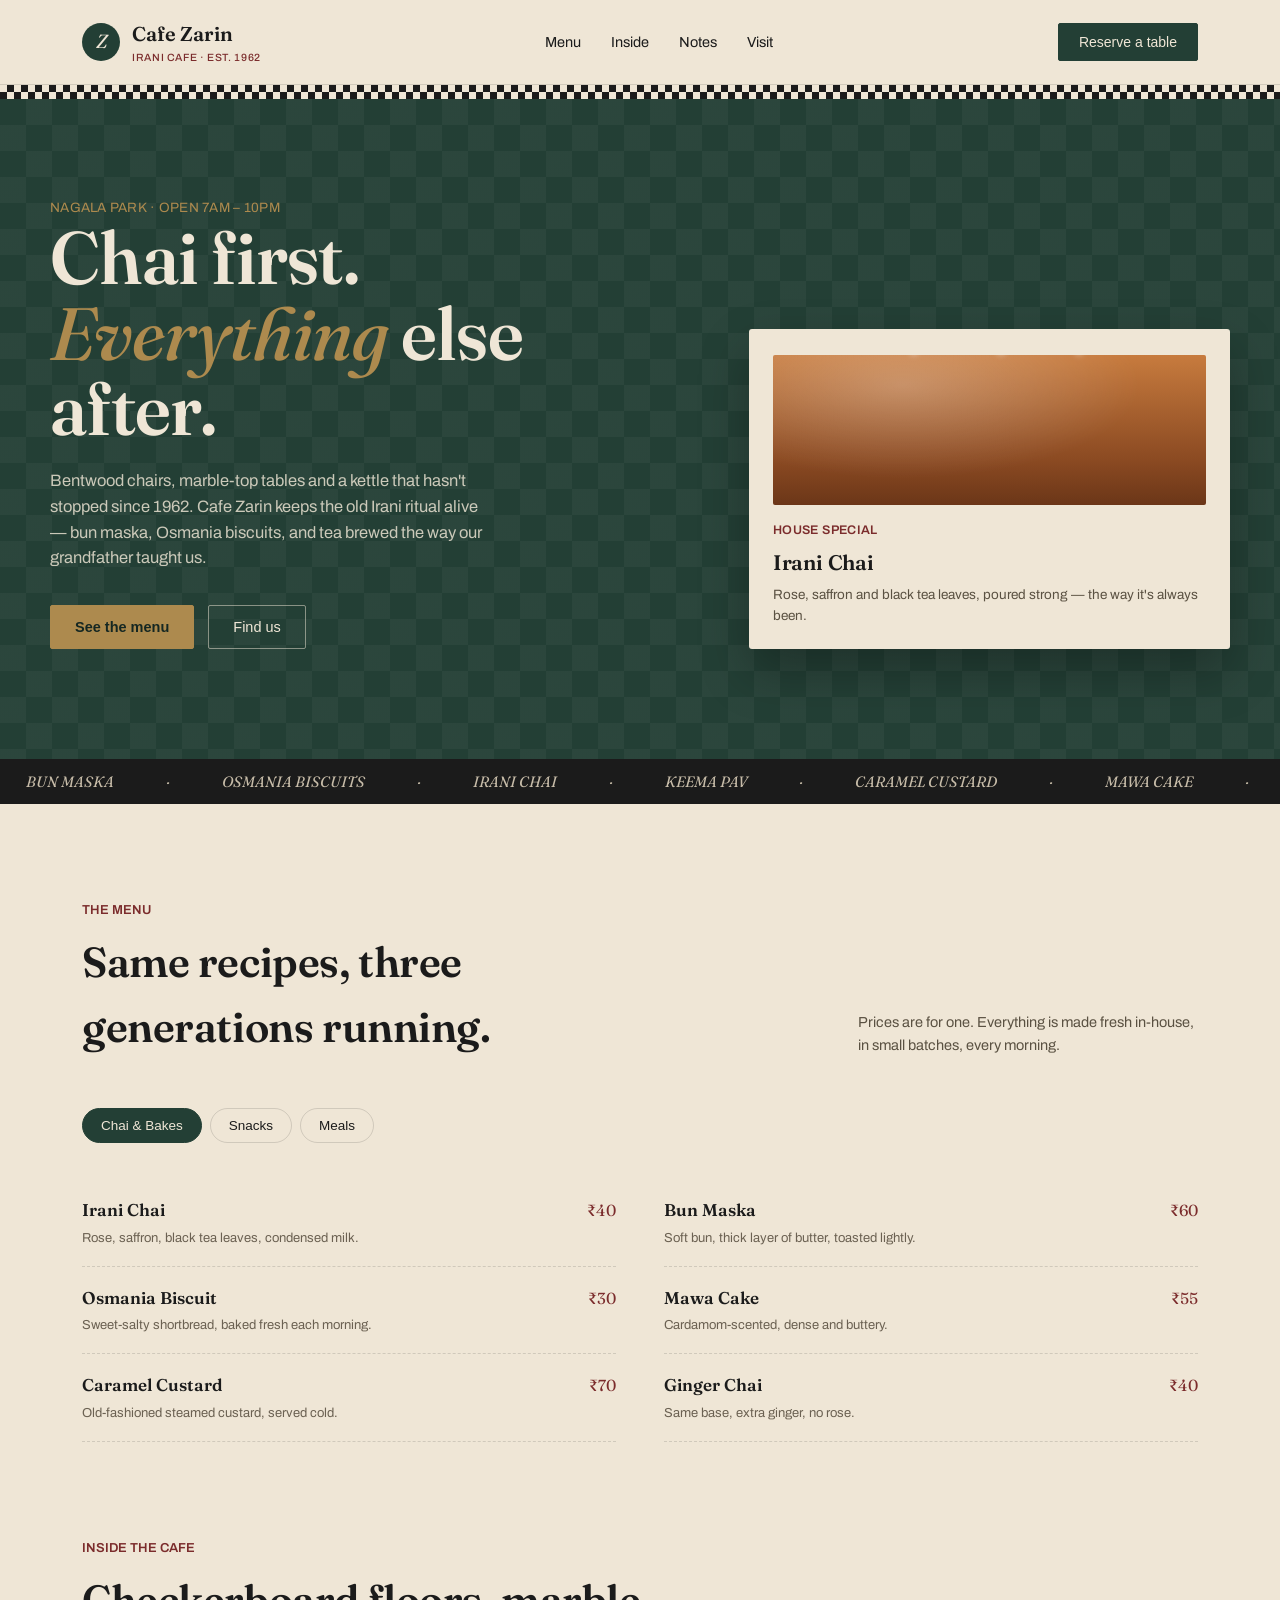
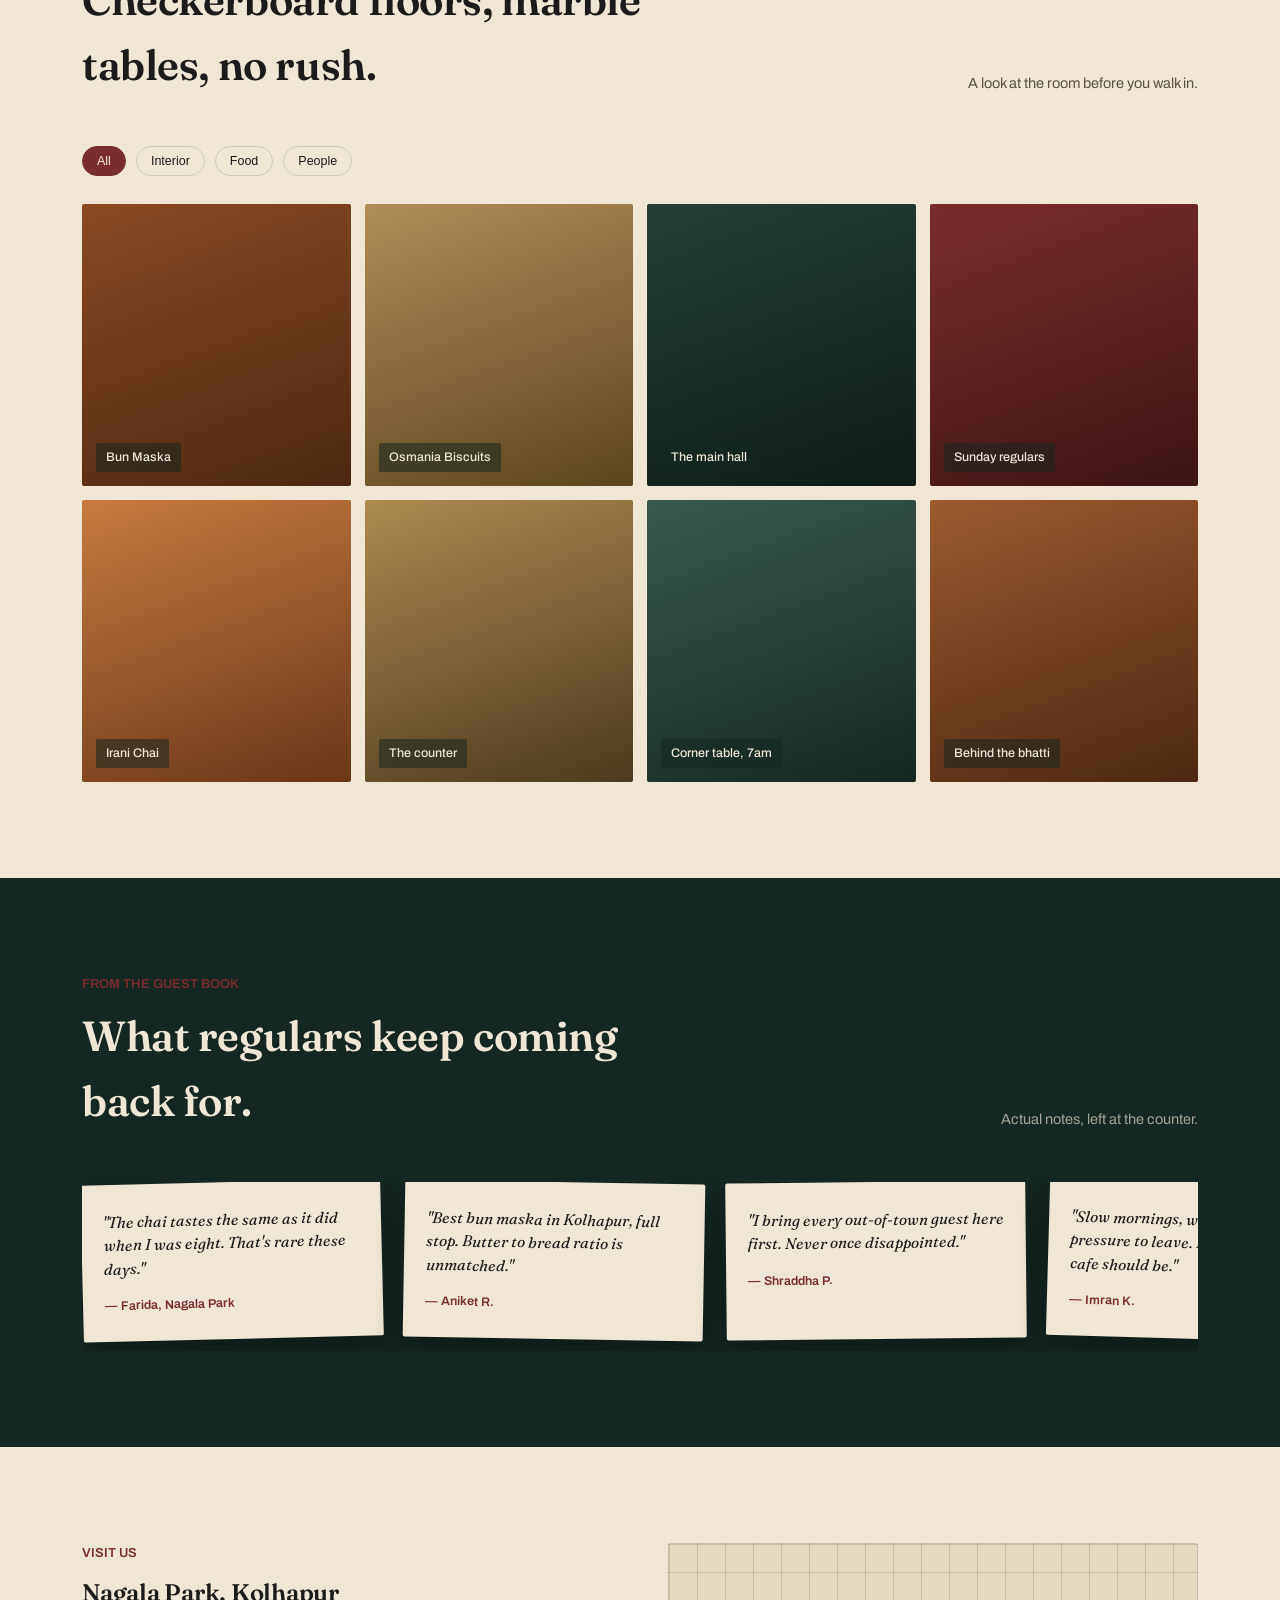
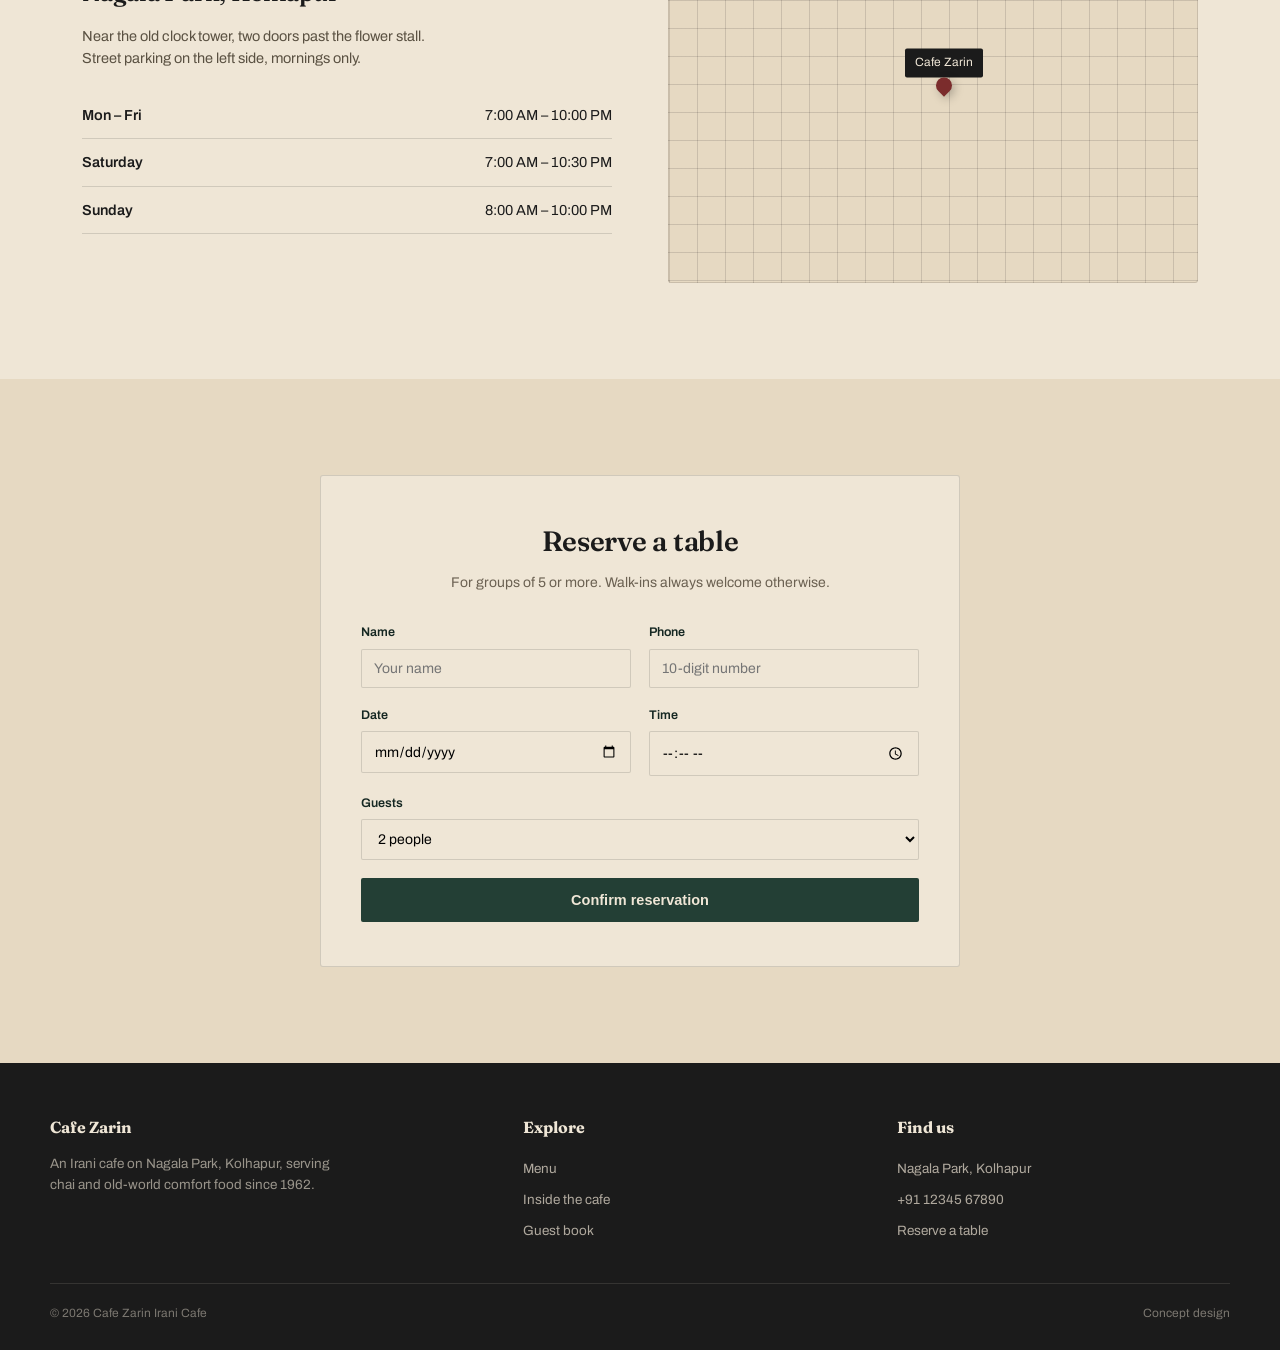
==== irani-cafe.html @ 524a5554 "Add files via upload" ====
<!DOCTYPE html>
<html lang="en">
<head>
<meta charset="UTF-8">
<meta name="viewport" content="width=device-width, initial-scale=1.0">
<title>Cafe Zarin — Irani Cafe</title>
<link rel="preconnect" href="https://fonts.googleapis.com">
<link rel="preconnect" href="https://fonts.gstatic.com" crossorigin>
<link href="https://fonts.googleapis.com/css2?family=Fraunces:ital,opsz,wght@0,9..144,400;0,9..144,600;1,9..144,500&family=Archivo:wght@400;500;600&display=swap" rel="stylesheet">
<style>
  :root{
    --ivory:#EFE6D6;
    --ivory-2:#E6D9C2;
    --teal:#233F35;
    --teal-deep:#152722;
    --brass:#AD8A4E;
    --maroon:#7B2C2C;
    --ink:#1B1B1B;
    --line: rgba(27,27,27,0.14);
  }
  *{box-sizing:border-box; margin:0; padding:0;}
  html{scroll-behavior:smooth;}
  body{
    background:var(--ivory);
    color:var(--ink);
    font-family:'Archivo', sans-serif;
    font-size:16px;
    line-height:1.55;
    overflow-x:hidden;
  }
  h1,h2,h3,.display{
    font-family:'Fraunces', serif;
    font-weight:600;
    letter-spacing:-0.01em;
  }
  a{color:inherit; text-decoration:none;}
  img{max-width:100%; display:block;}
  .wrap{max-width:1180px; margin:0 auto; padding:0 32px;}

  /* checker strip used as a recurring structural motif, not decoration */
  .checker{
    height:14px;
    width:100%;
    background-image:
      linear-gradient(45deg, var(--ink) 25%, transparent 25%, transparent 75%, var(--ink) 75%),
      linear-gradient(45deg, var(--ink) 25%, var(--ivory) 25%, var(--ivory) 75%, var(--ink) 75%);
    background-position:0 0, 7px 7px;
    background-size:14px 14px;
  }

  /* ---------- NAV ---------- */
  header{
    position:sticky; top:0; z-index:50;
    background:var(--ivory);
    border-bottom:1px solid var(--line);
  }
  .navbar{
    display:flex; align-items:center; justify-content:space-between;
    padding:18px 32px;
    max-width:1180px; margin:0 auto;
  }
  .brand{display:flex; align-items:center; gap:12px;}
  .brand-mark{
    width:38px; height:38px; border-radius:50%;
    background:var(--teal);
    display:flex; align-items:center; justify-content:center;
    color:var(--ivory); font-family:'Fraunces',serif; font-style:italic; font-size:19px;
  }
  .brand-name{font-family:'Fraunces', serif; font-size:20px; font-weight:600;}
  .brand-name span{display:block; font-family:'Archivo',sans-serif; font-weight:500; font-size:10.5px; letter-spacing:0.06em; color:var(--maroon); margin-top:1px;}
  nav.links{display:flex; gap:30px; font-size:14.5px;}
  nav.links a{position:relative; padding:4px 0;}
  nav.links a::after{
    content:''; position:absolute; left:0; bottom:0; height:1.5px; width:0;
    background:var(--maroon); transition:width .25s ease;
  }
  nav.links a:hover::after{width:100%;}
  .nav-cta{
    background:var(--teal); color:var(--ivory); padding:10px 20px;
    border-radius:2px; font-size:14px; font-weight:500;
    border:1px solid var(--teal);
    cursor:pointer; transition:background .2s ease, color .2s ease;
  }
  .nav-cta:hover{background:transparent; color:var(--teal);}
  .menu-toggle{display:none; flex-direction:column; gap:5px; cursor:pointer; background:none; border:none;}
  .menu-toggle span{width:24px; height:2px; background:var(--ink);}

  /* ---------- HERO ---------- */
  .hero{
    position:relative;
    background:var(--teal);
    color:var(--ivory);
    padding:96px 32px 110px;
    overflow:hidden;
  }
  .hero::before{
    content:'';
    position:absolute; inset:0;
    background-image:
      linear-gradient(45deg, rgba(239,230,214,0.045) 25%, transparent 25%, transparent 75%, rgba(239,230,214,0.045) 75%),
      linear-gradient(45deg, rgba(239,230,214,0.045) 25%, transparent 25%, transparent 75%, rgba(239,230,214,0.045) 75%);
    background-position:0 0, 26px 26px;
    background-size:52px 52px;
    pointer-events:none;
  }
  .hero-inner{
    max-width:1180px; margin:0 auto;
    position:relative;
    display:grid; grid-template-columns:1.15fr 0.85fr; gap:48px; align-items:end;
  }
  .hero-eyebrow{font-size:13.5px; color:var(--brass); letter-spacing:0.02em; margin-bottom:18px;}
  .hero h1{
    font-size:clamp(42px, 6vw, 74px);
    line-height:1.02;
  }
  .hero h1 em{font-style:italic; font-weight:500; color:var(--brass);}
  .hero p.lede{
    margin-top:22px; max-width:440px; font-size:16.5px; color:rgba(239,230,214,0.82);
  }
  .hero-ctas{margin-top:34px; display:flex; gap:14px; flex-wrap:wrap;}
  .btn-solid{
    background:var(--brass); color:var(--teal-deep); padding:13px 24px;
    font-weight:600; border-radius:2px; font-size:14.5px; border:1px solid var(--brass);
    cursor:pointer; transition:transform .18s ease;
  }
  .btn-solid:hover{transform:translateY(-2px);}
  .btn-ghost{
    padding:13px 24px; border:1px solid rgba(239,230,214,0.5); border-radius:2px;
    font-size:14.5px; color:var(--ivory); cursor:pointer; background:transparent;
    transition:border-color .18s ease;
  }
  .btn-ghost:hover{border-color:var(--ivory);}

  .steam-card{
    background:var(--ivory);
    color:var(--ink);
    border-radius:3px;
    padding:26px 24px 22px;
    box-shadow:0 22px 50px rgba(0,0,0,0.28);
    position:relative;
  }
  .steam-card .glass{
    width:100%; height:150px; border-radius:2px; margin-bottom:16px;
    background:
      radial-gradient(ellipse at 30% 20%, rgba(255,255,255,0.25), transparent 55%),
      linear-gradient(180deg, #C77B3E 0%, #8B4A22 70%, #6B3618 100%);
    position:relative; overflow:hidden;
  }
  .steam{
    position:absolute; width:6px; height:38px; background:rgba(255,255,255,0.55);
    border-radius:6px; filter:blur(3px); bottom:100%;
    animation:rise 3.4s ease-in infinite;
  }
  .steam.s1{left:32%; animation-delay:0s;}
  .steam.s2{left:52%; animation-delay:1.1s;}
  .steam.s3{left:70%; animation-delay:2.2s;}
  @keyframes rise{
    0%{transform:translateY(0) scaleY(0.6); opacity:0;}
    25%{opacity:.65;}
    100%{transform:translateY(-70px) scaleY(1.3); opacity:0;}
  }
  .steam-card .cap{font-size:12.5px; letter-spacing:0.03em; color:var(--maroon); font-weight:600;}
  .steam-card h3{font-size:21px; margin-top:6px;}
  .steam-card p{font-size:13.5px; color:#5a5142; margin-top:6px;}
  @media (prefers-reduced-motion: reduce){ .steam{animation:none;} }

  /* ---------- MARQUEE STRIP ---------- */
  .marquee-strip{
    background:var(--ink); color:var(--ivory-2);
    overflow:hidden; white-space:nowrap; padding:11px 0;
    font-family:'Fraunces',serif; font-style:italic; font-size:15px;
  }
  .marquee-track{display:inline-block; animation:scroll 28s linear infinite;}
  .marquee-track span{margin:0 26px; opacity:0.85;}
  @keyframes scroll{ from{transform:translateX(0);} to{transform:translateX(-50%);} }

  /* ---------- SECTION HEADS ---------- */
  .section{padding:96px 32px;}
  .section-head{
    display:flex; justify-content:space-between; align-items:flex-end;
    gap:24px; margin-bottom:48px; flex-wrap:wrap;
  }
  .section-head h2{font-size:clamp(30px,4vw,42px); max-width:560px;}
  .section-head p{max-width:340px; color:#5a5142; font-size:14.5px; padding-bottom:4px;}
  .kicker{color:var(--maroon); font-size:13px; font-weight:600; margin-bottom:10px; display:block;}

  /* ---------- MENU ---------- */
  .menu-tabs{display:flex; gap:8px; margin-bottom:36px; flex-wrap:wrap;}
  .menu-tab{
    padding:9px 18px; border:1px solid var(--line); border-radius:20px;
    font-size:13.5px; cursor:pointer; background:transparent; color:var(--ink);
    transition:background .18s ease, color .18s ease, border-color .18s ease;
  }
  .menu-tab.active{background:var(--teal); color:var(--ivory); border-color:var(--teal);}
  .menu-panels{position:relative;}
  .menu-panel{display:none;}
  .menu-panel.active{display:grid; grid-template-columns:1fr 1fr; gap:0 48px;}
  .menu-item{
    display:flex; justify-content:space-between; gap:16px;
    padding:18px 0; border-bottom:1px dashed var(--line);
  }
  .menu-item .mi-name{font-family:'Fraunces',serif; font-size:17px; font-weight:600;}
  .menu-item .mi-desc{font-size:13px; color:#6b6152; margin-top:4px; max-width:320px;}
  .menu-item .mi-price{font-family:'Fraunces',serif; font-size:16px; color:var(--maroon); white-space:nowrap; padding-top:1px;}

  /* ---------- GALLERY (interactive filter) ---------- */
  .gallery-filters{display:flex; gap:10px; margin-bottom:28px; flex-wrap:wrap;}
  .gfilter{
    font-size:12.5px; padding:7px 14px; border:1px solid var(--line); border-radius:20px;
    background:none; cursor:pointer; color:var(--ink);
  }
  .gfilter.active{background:var(--maroon); color:var(--ivory); border-color:var(--maroon);}
  .gallery-grid{
    display:grid; grid-template-columns:repeat(4, 1fr); gap:14px;
  }
  .gtile{
    aspect-ratio:1/1.05; border-radius:2px; position:relative; overflow:hidden;
    display:flex; align-items:flex-end; padding:14px; cursor:pointer;
    transition:transform .3s ease;
  }
  .gtile:hover{transform:translateY(-4px);}
  .gtile span{
    color:var(--ivory); font-size:12.5px; font-weight:500;
    background:rgba(21,39,34,0.55); padding:5px 10px; border-radius:2px;
  }
  .gtile.hidden{display:none;}
  .g1{background:linear-gradient(160deg,#8B4A22,#4c2712);}
  .g2{background:linear-gradient(160deg,#B08D57,#5c451f);}
  .g3{background:linear-gradient(160deg,#233F35,#0f1c17);}
  .g4{background:linear-gradient(160deg,#7B2C2C,#3d1414);}
  .g5{background:linear-gradient(160deg,#C77B3E,#6b3618);}
  .g6{background:linear-gradient(160deg,#AD8A4E,#4c3a1f);}
  .g7{background:linear-gradient(160deg,#3a5a4d,#152722);}
  .g8{background:linear-gradient(160deg,#9c5a2e,#4c2712);}

  /* ---------- TESTIMONIALS ---------- */
  .notes{
    background:var(--teal-deep); color:var(--ivory);
    padding:96px 32px; position:relative;
  }
  .notes .section-head h2, .notes .section-head p{color:var(--ivory);}
  .notes .section-head p{color:rgba(239,230,214,0.65);}
  .note-track{display:flex; gap:22px; overflow-x:auto; padding-bottom:12px; scroll-snap-type:x mandatory;}
  .note-track::-webkit-scrollbar{height:5px;}
  .note-track::-webkit-scrollbar-thumb{background:var(--brass); border-radius:4px;}
  .note-card{
    scroll-snap-align:start;
    min-width:300px; max-width:300px;
    background:var(--ivory); color:var(--ink);
    border-radius:2px; padding:26px 22px;
    transform:rotate(var(--r,0deg));
    box-shadow:0 14px 30px rgba(0,0,0,0.3);
  }
  .note-card:nth-child(1){--r:-1.4deg;}
  .note-card:nth-child(2){--r:1deg;}
  .note-card:nth-child(3){--r:-0.6deg;}
  .note-card:nth-child(4){--r:1.6deg;}
  .note-card p{font-family:'Fraunces',serif; font-style:italic; font-size:15.5px; line-height:1.5;}
  .note-who{margin-top:16px; font-size:12.5px; color:var(--maroon); font-weight:600;}

  /* ---------- VISIT / MAP + HOURS ---------- */
  .visit{display:grid; grid-template-columns:1fr 1fr; gap:56px; align-items:start;}
  .hours-list{margin-top:22px;}
  .hours-row{
    display:flex; justify-content:space-between; padding:12px 0;
    border-bottom:1px solid var(--line); font-size:14.5px;
  }
  .hours-row .d{font-weight:600;}
  .map-box{
    background:var(--ivory-2); border:1px solid var(--line); border-radius:3px;
    height:340px; position:relative; overflow:hidden;
    background-image:
      linear-gradient(var(--line) 1px, transparent 1px),
      linear-gradient(90deg, var(--line) 1px, transparent 1px);
    background-size:28px 28px;
  }
  .map-pin{
    position:absolute; top:44%; left:52%; transform:translate(-50%,-100%);
    display:flex; flex-direction:column; align-items:center;
  }
  .pin-dot{
    width:16px; height:16px; border-radius:50% 50% 50% 0; background:var(--maroon);
    transform:rotate(-45deg); box-shadow:0 4px 10px rgba(0,0,0,0.25);
  }
  .pin-label{
    margin-top:8px; background:var(--ink); color:var(--ivory);
    font-size:12px; padding:5px 10px; border-radius:2px; white-space:nowrap;
  }

  /* ---------- RESERVE FORM ---------- */
  .reserve{background:var(--ivory-2); padding:96px 32px;}
  .reserve-box{
    max-width:640px; margin:0 auto;
    background:var(--ivory); border:1px solid var(--line); border-radius:3px;
    padding:44px 40px;
  }
  .reserve-box h2{font-size:28px; text-align:center;}
  .reserve-box > p{text-align:center; font-size:14px; color:#6b6152; margin-top:8px;}
  form{margin-top:30px; display:grid; grid-template-columns:1fr 1fr; gap:18px;}
  .field{display:flex; flex-direction:column; gap:6px;}
  .field.full{grid-column:1/-1;}
  label{font-size:12.5px; font-weight:600; color:var(--teal-deep);}
  input, select{
    border:1px solid var(--line); background:var(--ivory);
    padding:11px 12px; font-family:'Archivo',sans-serif; font-size:14px; border-radius:2px;
  }
  input:focus, select:focus{outline:2px solid var(--brass); outline-offset:1px;}
  .submit-btn{
    grid-column:1/-1; background:var(--teal); color:var(--ivory);
    padding:14px; font-weight:600; border:none; border-radius:2px; cursor:pointer; font-size:14.5px;
    transition:background .2s ease;
  }
  .submit-btn:hover{background:var(--teal-deep);}
  .confirm{
    display:none; grid-column:1/-1; background:var(--teal); color:var(--ivory);
    padding:16px; border-radius:2px; font-size:14px; text-align:center;
  }

  footer{
    background:var(--ink); color:rgba(239,230,214,0.75);
    padding:52px 32px 28px;
  }
  .foot-grid{
    display:grid; grid-template-columns:1.3fr 1fr 1fr; gap:40px; max-width:1180px; margin:0 auto;
  }
  footer h4{font-family:'Fraunces',serif; color:var(--ivory); font-size:16px; margin-bottom:14px;}
  footer a{display:block; font-size:13.5px; padding:5px 0; color:rgba(239,230,214,0.7);}
  footer a:hover{color:var(--brass);}
  .foot-bottom{
    max-width:1180px; margin:36px auto 0; padding-top:20px; border-top:1px solid rgba(239,230,214,0.12);
    font-size:12px; color:rgba(239,230,214,0.45); display:flex; justify-content:space-between; flex-wrap:wrap; gap:8px;
  }

  @media (max-width:880px){
    nav.links{display:none;}
    .menu-toggle{display:flex;}
    .hero-inner{grid-template-columns:1fr;}
    .visit{grid-template-columns:1fr;}
    .menu-panel.active{grid-template-columns:1fr;}
    .gallery-grid{grid-template-columns:repeat(2,1fr);}
    form{grid-template-columns:1fr;}
    .foot-grid{grid-template-columns:1fr; gap:26px;}
  }
</style>
</head>
<body>

<header>
  <div class="navbar">
    <div class="brand">
      <div class="brand-mark">Z</div>
      <div class="brand-name">Cafe Zarin<span>IRANI CAFE · EST. 1962</span></div>
    </div>
    <nav class="links">
      <a href="#menu">Menu</a>
      <a href="#gallery">Inside</a>
      <a href="#notes">Notes</a>
      <a href="#visit">Visit</a>
    </nav>
    <button class="nav-cta" onclick="document.getElementById('reserve').scrollIntoView({behavior:'smooth'})">Reserve a table</button>
    <button class="menu-toggle" aria-label="menu"><span></span><span></span><span></span></button>
  </div>
</header>

<div class="checker"></div>

<section class="hero">
  <div class="hero-inner">
    <div>
      <span class="hero-eyebrow">NAGALA PARK · OPEN 7AM – 10PM</span>
      <h1>Chai first.<br><em>Everything</em> else after.</h1>
      <p class="lede">Bentwood chairs, marble-top tables and a kettle that hasn't stopped since 1962. Cafe Zarin keeps the old Irani ritual alive — bun maska, Osmania biscuits, and tea brewed the way our grandfather taught us.</p>
      <div class="hero-ctas">
        <button class="btn-solid" onclick="document.getElementById('menu').scrollIntoView({behavior:'smooth'})">See the menu</button>
        <button class="btn-ghost" onclick="document.getElementById('visit').scrollIntoView({behavior:'smooth'})">Find us</button>
      </div>
    </div>
    <div class="steam-card">
      <div class="glass">
        <div class="steam s1"></div>
        <div class="steam s2"></div>
        <div class="steam s3"></div>
      </div>
      <div class="cap">HOUSE SPECIAL</div>
      <h3>Irani Chai</h3>
      <p>Rose, saffron and black tea leaves, poured strong — the way it's always been.</p>
    </div>
  </div>
</section>

<div class="marquee-strip">
  <div class="marquee-track">
    <span>BUN MASKA</span><span>·</span><span>OSMANIA BISCUITS</span><span>·</span><span>IRANI CHAI</span><span>·</span><span>KEEMA PAV</span><span>·</span><span>CARAMEL CUSTARD</span><span>·</span><span>MAWA CAKE</span><span>·</span>
    <span>BUN MASKA</span><span>·</span><span>OSMANIA BISCUITS</span><span>·</span><span>IRANI CHAI</span><span>·</span><span>KEEMA PAV</span><span>·</span><span>CARAMEL CUSTARD</span><span>·</span><span>MAWA CAKE</span><span>·</span>
  </div>
</div>

<section class="section" id="menu">
  <div class="wrap">
    <div class="section-head">
      <div>
        <span class="kicker">THE MENU</span>
        <h2>Same recipes, three generations running.</h2>
      </div>
      <p>Prices are for one. Everything is made fresh in-house, in small batches, every morning.</p>
    </div>

    <div class="menu-tabs" role="tablist">
      <button class="menu-tab active" data-tab="chai">Chai &amp; Bakes</button>
      <button class="menu-tab" data-tab="snacks">Snacks</button>
      <button class="menu-tab" data-tab="meals">Meals</button>
    </div>

    <div class="menu-panels">
      <div class="menu-panel active" id="panel-chai">
        <div class="menu-item"><div><div class="mi-name">Irani Chai</div><div class="mi-desc">Rose, saffron, black tea leaves, condensed milk.</div></div><div class="mi-price">₹40</div></div>
        <div class="menu-item"><div><div class="mi-name">Bun Maska</div><div class="mi-desc">Soft bun, thick layer of butter, toasted lightly.</div></div><div class="mi-price">₹60</div></div>
        <div class="menu-item"><div><div class="mi-name">Osmania Biscuit</div><div class="mi-desc">Sweet-salty shortbread, baked fresh each morning.</div></div><div class="mi-price">₹30</div></div>
        <div class="menu-item"><div><div class="mi-name">Mawa Cake</div><div class="mi-desc">Cardamom-scented, dense and buttery.</div></div><div class="mi-price">₹55</div></div>
        <div class="menu-item"><div><div class="mi-name">Caramel Custard</div><div class="mi-desc">Old-fashioned steamed custard, served cold.</div></div><div class="mi-price">₹70</div></div>
        <div class="menu-item"><div><div class="mi-name">Ginger Chai</div><div class="mi-desc">Same base, extra ginger, no rose.</div></div><div class="mi-price">₹40</div></div>
      </div>
      <div class="menu-panel" id="panel-snacks">
        <div class="menu-item"><div><div class="mi-name">Mirchi Bhaji</div><div class="mi-desc">Battered green chilli, stuffed with spiced potato.</div></div><div class="mi-price">₹50</div></div>
        <div class="menu-item"><div><div class="mi-name">Khari Biscuit</div><div class="mi-desc">Flaky puff pastry, served with a side of chai.</div></div><div class="mi-price">₹25</div></div>
        <div class="menu-item"><div><div class="mi-name">Vada Pav</div><div class="mi-desc">Spiced potato fritter, garlic chutney, soft pav.</div></div><div class="mi-price">₹45</div></div>
        <div class="menu-item"><div><div class="mi-name">Bread Pattice</div><div class="mi-desc">Crumbed and fried, potato-pea filling.</div></div><div class="mi-price">₹55</div></div>
      </div>
      <div class="menu-panel" id="panel-meals">
        <div class="menu-item"><div><div class="mi-name">Keema Pav</div><div class="mi-desc">Minced mutton curry, slow-cooked, with soft pav.</div></div><div class="mi-price">₹160</div></div>
        <div class="menu-item"><div><div class="mi-name">Berry Pulao</div><div class="mi-desc">Fragrant rice, chicken, barberries, house spice mix.</div></div><div class="mi-price">₹210</div></div>
        <div class="menu-item"><div><div class="mi-name">Akuri on Toast</div><div class="mi-desc">Parsi-style spiced scrambled eggs, buttered toast.</div></div><div class="mi-price">₹120</div></div>
        <div class="menu-item"><div><div class="mi-name">Dhansak</div><div class="mi-desc">Lentil-vegetable stew, caramelised rice, served weekends.</div></div><div class="mi-price">₹190</div></div>
      </div>
    </div>
  </div>
</section>

<section class="section" id="gallery" style="padding-top:0;">
  <div class="wrap">
    <div class="section-head">
      <div>
        <span class="kicker">INSIDE THE CAFE</span>
        <h2>Checkerboard floors, marble tables, no rush.</h2>
      </div>
      <p>A look at the room before you walk in.</p>
    </div>
    <div class="gallery-filters">
      <button class="gfilter active" data-filter="all">All</button>
      <button class="gfilter" data-filter="interior">Interior</button>
      <button class="gfilter" data-filter="food">Food</button>
      <button class="gfilter" data-filter="people">People</button>
    </div>
    <div class="gallery-grid">
      <div class="gtile g1" data-cat="food"><span>Bun Maska</span></div>
      <div class="gtile g2" data-cat="food"><span>Osmania Biscuits</span></div>
      <div class="gtile g3" data-cat="interior"><span>The main hall</span></div>
      <div class="gtile g4" data-cat="people"><span>Sunday regulars</span></div>
      <div class="gtile g5" data-cat="food"><span>Irani Chai</span></div>
      <div class="gtile g6" data-cat="interior"><span>The counter</span></div>
      <div class="gtile g7" data-cat="interior"><span>Corner table, 7am</span></div>
      <div class="gtile g8" data-cat="people"><span>Behind the bhatti</span></div>
    </div>
  </div>
</section>

<section class="notes" id="notes">
  <div class="wrap">
    <div class="section-head">
      <div>
        <span class="kicker">FROM THE GUEST BOOK</span>
        <h2>What regulars keep coming back for.</h2>
      </div>
      <p>Actual notes, left at the counter.</p>
    </div>
    <div class="note-track">
      <div class="note-card"><p>"The chai tastes the same as it did when I was eight. That's rare these days."</p><div class="note-who">— Farida, Nagala Park</div></div>
      <div class="note-card"><p>"Best bun maska in Kolhapur, full stop. Butter to bread ratio is unmatched."</p><div class="note-who">— Aniket R.</div></div>
      <div class="note-card"><p>"I bring every out-of-town guest here first. Never once disappointed."</p><div class="note-who">— Shraddha P.</div></div>
      <div class="note-card"><p>"Slow mornings, warm light, no wifi pressure to leave. Exactly what a cafe should be."</p><div class="note-who">— Imran K.</div></div>
    </div>
  </div>
</section>

<section class="section" id="visit">
  <div class="wrap visit">
    <div>
      <span class="kicker">VISIT US</span>
      <h2>Nagala Park, Kolhapur</h2>
      <p style="margin-top:14px; color:#5a5142; font-size:14.5px; max-width:380px;">Near the old clock tower, two doors past the flower stall. Street parking on the left side, mornings only.</p>
      <div class="hours-list">
        <div class="hours-row"><span class="d">Mon – Fri</span><span>7:00 AM – 10:00 PM</span></div>
        <div class="hours-row"><span class="d">Saturday</span><span>7:00 AM – 10:30 PM</span></div>
        <div class="hours-row"><span class="d">Sunday</span><span>8:00 AM – 10:00 PM</span></div>
      </div>
    </div>
    <div class="map-box">
      <div class="map-pin">
        <div class="pin-label">Cafe Zarin</div>
        <div class="pin-dot"></div>
      </div>
    </div>
  </div>
</section>

<section class="reserve" id="reserve">
  <div class="reserve-box">
    <h2>Reserve a table</h2>
    <p>For groups of 5 or more. Walk-ins always welcome otherwise.</p>
    <form id="reserveForm">
      <div class="field"><label for="name">Name</label><input id="name" required placeholder="Your name"></div>
      <div class="field"><label for="phone">Phone</label><input id="phone" required placeholder="10-digit number"></div>
      <div class="field"><label for="date">Date</label><input id="date" type="date" required></div>
      <div class="field"><label for="time">Time</label><input id="time" type="time" required></div>
      <div class="field full"><label for="guests">Guests</label>
        <select id="guests">
          <option>2 people</option><option>3 people</option><option>4 people</option><option>5 people</option><option>6+ people</option>
        </select>
      </div>
      <button class="submit-btn" type="submit">Confirm reservation</button>
      <div class="confirm" id="confirmMsg">Table reserved — we'll text a confirmation shortly.</div>
    </form>
  </div>
</section>

<footer>
  <div class="foot-grid">
    <div>
      <h4>Cafe Zarin</h4>
      <p style="font-size:13.5px; max-width:280px; color:rgba(239,230,214,0.6);">An Irani cafe on Nagala Park, Kolhapur, serving chai and old-world comfort food since 1962.</p>
    </div>
    <div>
      <h4>Explore</h4>
      <a href="#menu">Menu</a>
      <a href="#gallery">Inside the cafe</a>
      <a href="#notes">Guest book</a>
    </div>
    <div>
      <h4>Find us</h4>
      <a href="#visit">Nagala Park, Kolhapur</a>
      <a href="tel:+911234567890">+91 12345 67890</a>
      <a href="#reserve">Reserve a table</a>
    </div>
  </div>
  <div class="foot-bottom">
    <span>© 2026 Cafe Zarin Irani Cafe</span>
    <span>Concept design</span>
  </div>
</footer>

<script>
  // menu tabs
  document.querySelectorAll('.menu-tab').forEach(tab=>{
    tab.addEventListener('click', ()=>{
      document.querySelectorAll('.menu-tab').forEach(t=>t.classList.remove('active'));
      document.querySelectorAll('.menu-panel').forEach(p=>p.classList.remove('active'));
      tab.classList.add('active');
      document.getElementById('panel-'+tab.dataset.tab).classList.add('active');
    });
  });

  // gallery filter
  document.querySelectorAll('.gfilter').forEach(btn=>{
    btn.addEventListener('click', ()=>{
      document.querySelectorAll('.gfilter').forEach(b=>b.classList.remove('active'));
      btn.classList.add('active');
      const f = btn.dataset.filter;
      document.querySelectorAll('.gtile').forEach(tile=>{
        tile.classList.toggle('hidden', f!=='all' && tile.dataset.cat!==f);
      });
    });
  });

  // reservation form
  document.getElementById('reserveForm').addEventListener('submit', function(e){
    e.preventDefault();
    document.getElementById('confirmMsg').style.display='block';
    this.querySelectorAll('input, select, button[type=submit]').forEach(el=>el.disabled=true);
  });

  // mobile menu toggle -> reveal nav links as a simple dropdown
  const toggle = document.querySelector('.menu-toggle');
  const links = document.querySelector('nav.links');
  toggle.addEventListener('click', ()=>{
    const open = links.style.display === 'flex';
    links.style.display = open ? 'none' : 'flex';
    links.style.flexDirection = 'column';
    links.style.position='absolute';
    links.style.top='64px'; links.style.right='32px';
    links.style.background='var(--ivory)';
    links.style.border='1px solid var(--line)';
    links.style.padding='14px 20px';
    links.style.gap='12px';
  });
</script>

</body>
</html>
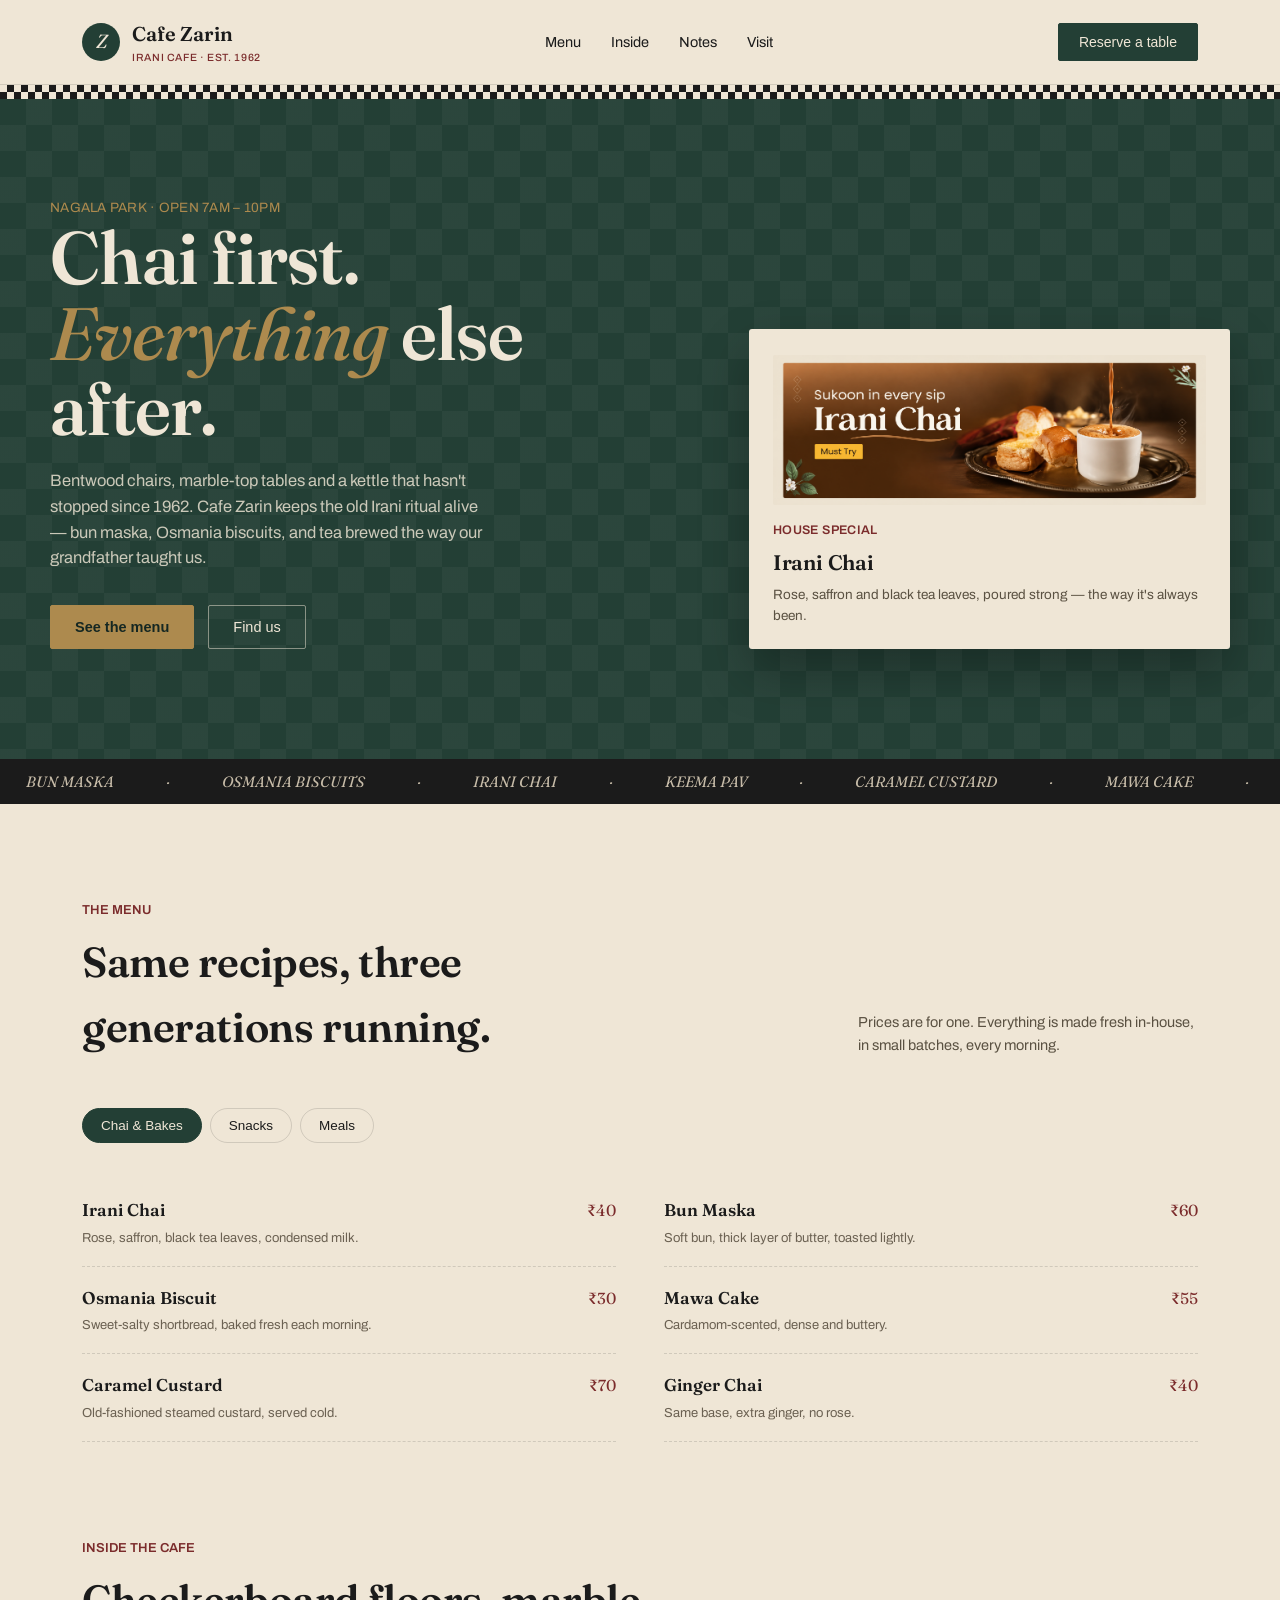
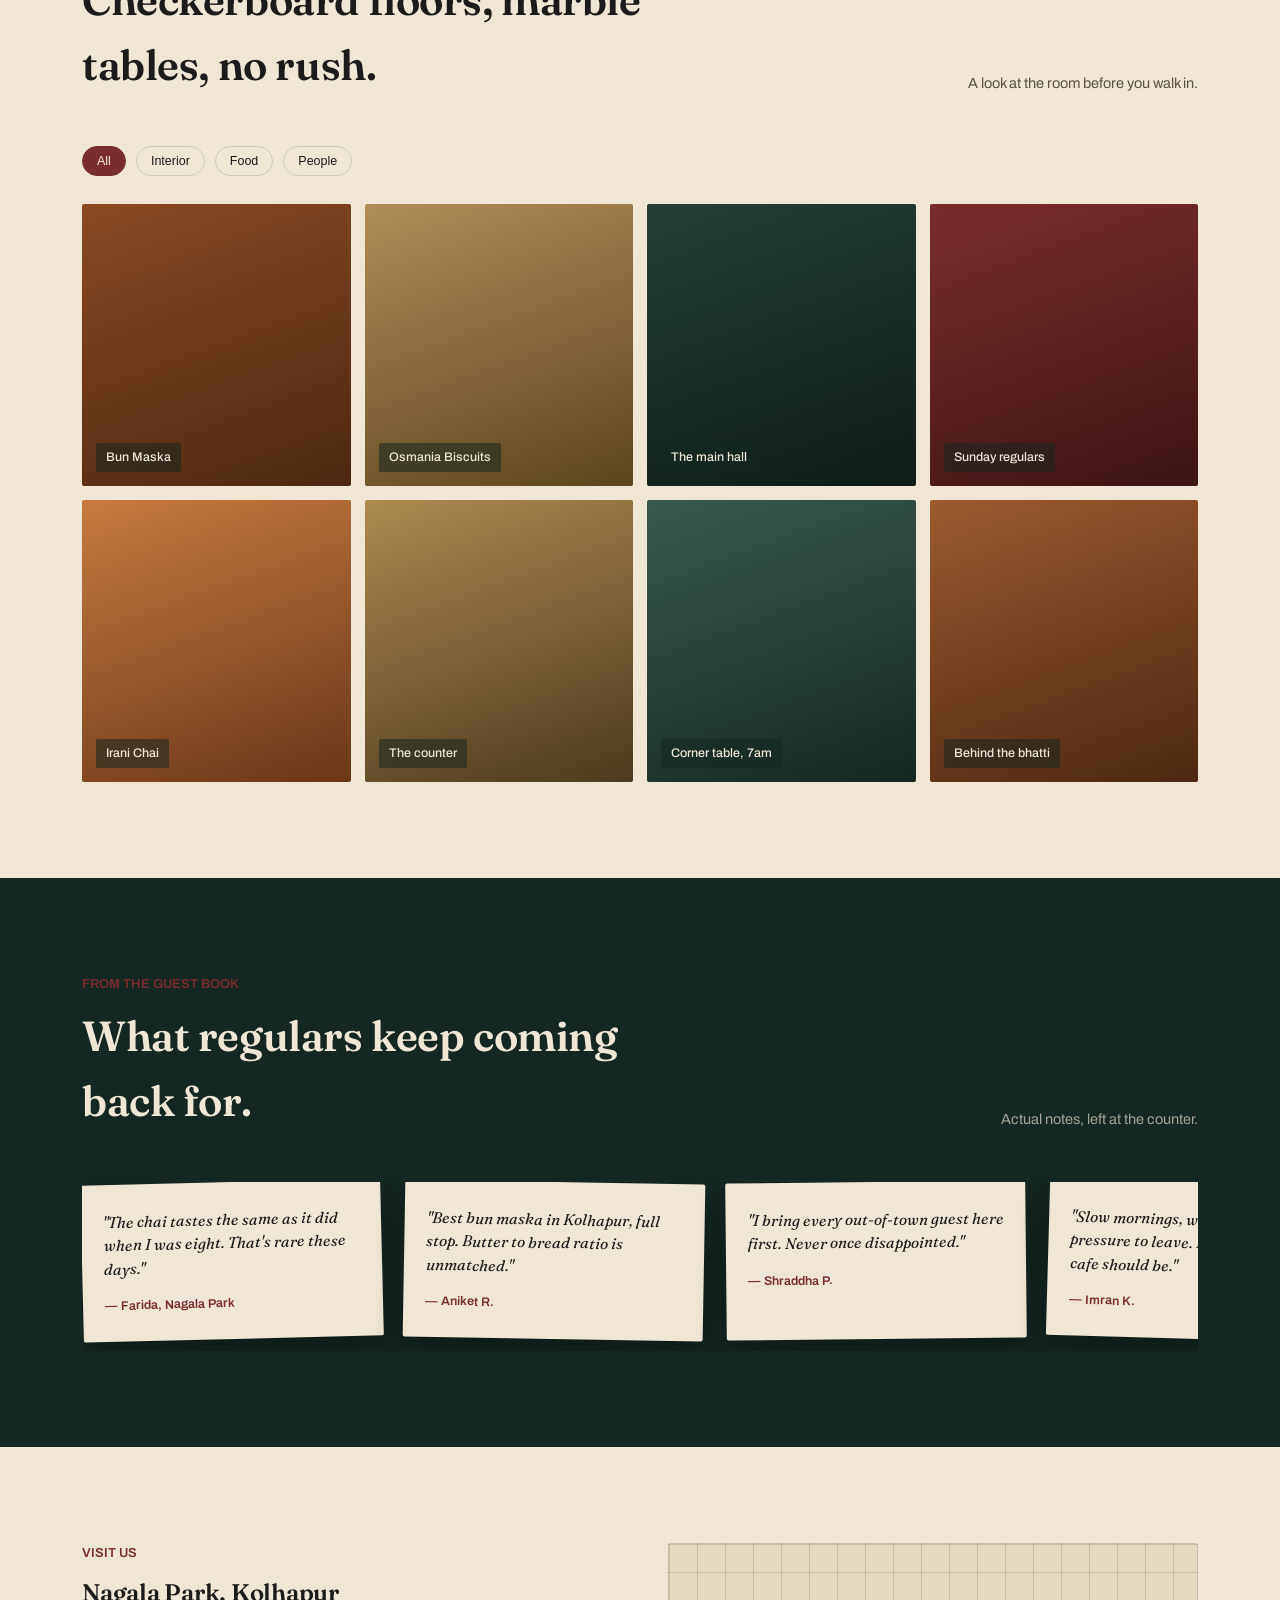
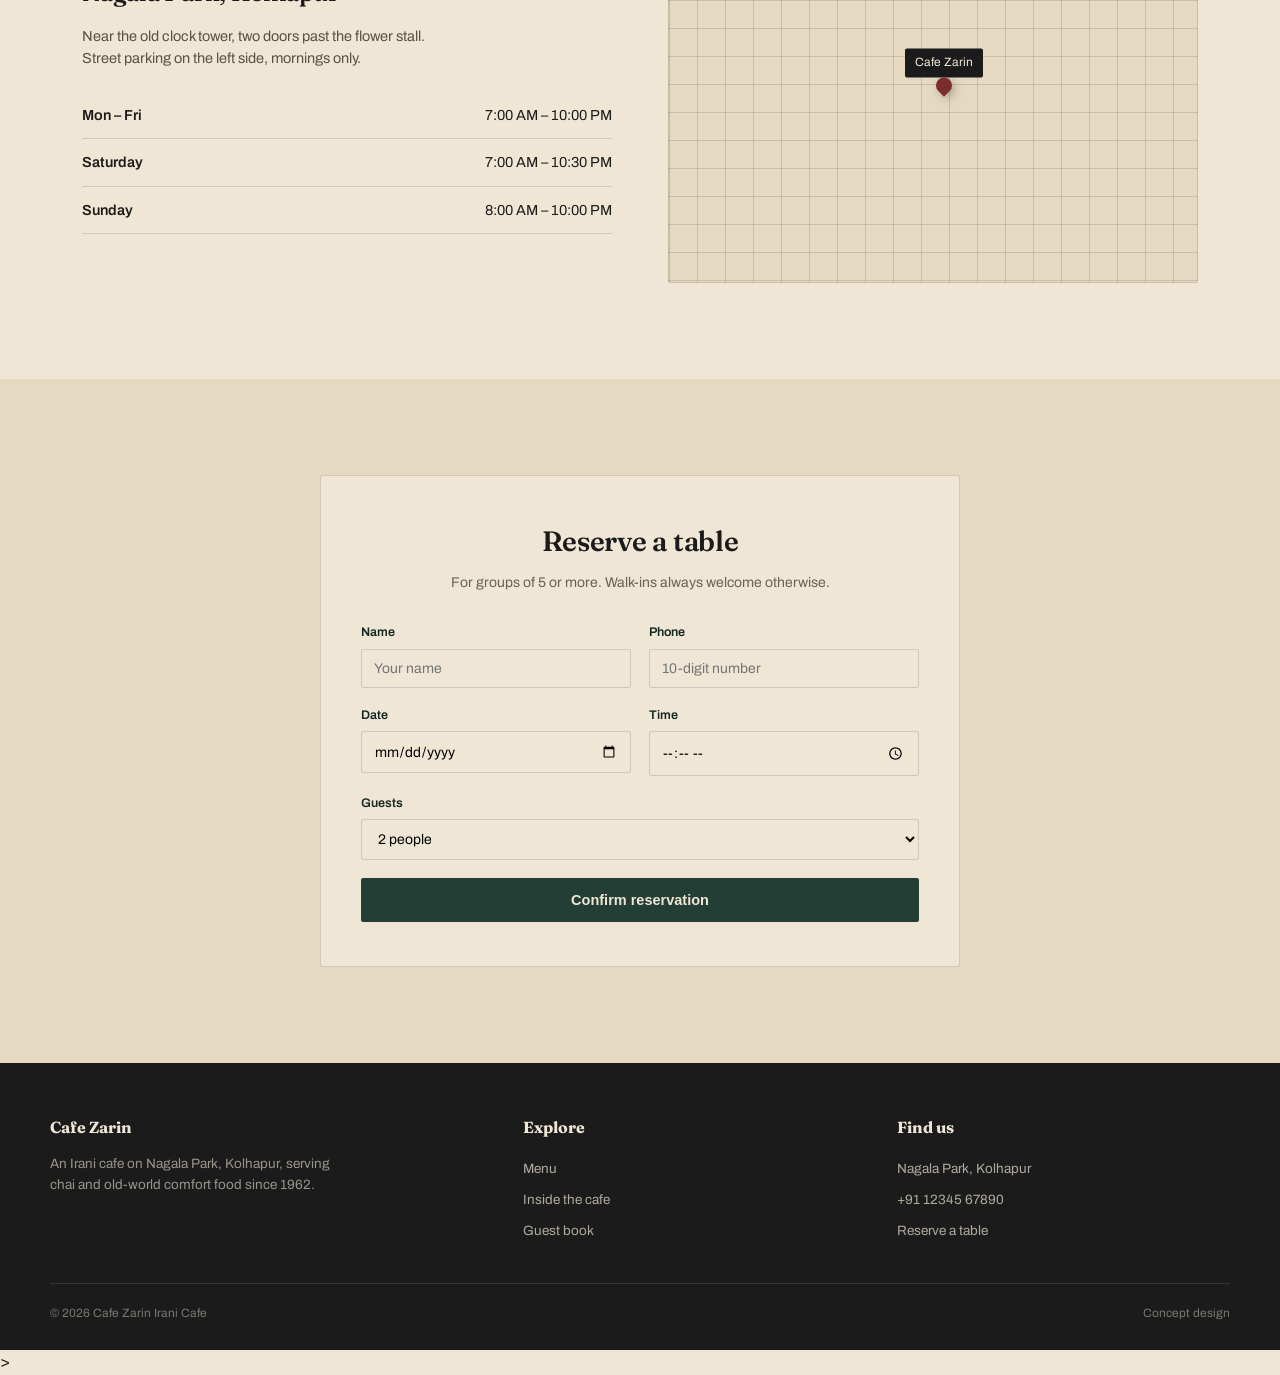
==== commit a7bfe943: "Update in code and add images" ====
--- a/irani-cafe.html
+++ b/irani-cafe.html
@@ -7,341 +7,7 @@
 <link rel="preconnect" href="https://fonts.googleapis.com">
 <link rel="preconnect" href="https://fonts.gstatic.com" crossorigin>
 <link href="https://fonts.googleapis.com/css2?family=Fraunces:ital,opsz,wght@0,9..144,400;0,9..144,600;1,9..144,500&family=Archivo:wght@400;500;600&display=swap" rel="stylesheet">
-<style>
-  :root{
-    --ivory:#EFE6D6;
-    --ivory-2:#E6D9C2;
-    --teal:#233F35;
-    --teal-deep:#152722;
-    --brass:#AD8A4E;
-    --maroon:#7B2C2C;
-    --ink:#1B1B1B;
-    --line: rgba(27,27,27,0.14);
-  }
-  *{box-sizing:border-box; margin:0; padding:0;}
-  html{scroll-behavior:smooth;}
-  body{
-    background:var(--ivory);
-    color:var(--ink);
-    font-family:'Archivo', sans-serif;
-    font-size:16px;
-    line-height:1.55;
-    overflow-x:hidden;
-  }
-  h1,h2,h3,.display{
-    font-family:'Fraunces', serif;
-    font-weight:600;
-    letter-spacing:-0.01em;
-  }
-  a{color:inherit; text-decoration:none;}
-  img{max-width:100%; display:block;}
-  .wrap{max-width:1180px; margin:0 auto; padding:0 32px;}
-
-  /* checker strip used as a recurring structural motif, not decoration */
-  .checker{
-    height:14px;
-    width:100%;
-    background-image:
-      linear-gradient(45deg, var(--ink) 25%, transparent 25%, transparent 75%, var(--ink) 75%),
-      linear-gradient(45deg, var(--ink) 25%, var(--ivory) 25%, var(--ivory) 75%, var(--ink) 75%);
-    background-position:0 0, 7px 7px;
-    background-size:14px 14px;
-  }
-
-  /* ---------- NAV ---------- */
-  header{
-    position:sticky; top:0; z-index:50;
-    background:var(--ivory);
-    border-bottom:1px solid var(--line);
-  }
-  .navbar{
-    display:flex; align-items:center; justify-content:space-between;
-    padding:18px 32px;
-    max-width:1180px; margin:0 auto;
-  }
-  .brand{display:flex; align-items:center; gap:12px;}
-  .brand-mark{
-    width:38px; height:38px; border-radius:50%;
-    background:var(--teal);
-    display:flex; align-items:center; justify-content:center;
-    color:var(--ivory); font-family:'Fraunces',serif; font-style:italic; font-size:19px;
-  }
-  .brand-name{font-family:'Fraunces', serif; font-size:20px; font-weight:600;}
-  .brand-name span{display:block; font-family:'Archivo',sans-serif; font-weight:500; font-size:10.5px; letter-spacing:0.06em; color:var(--maroon); margin-top:1px;}
-  nav.links{display:flex; gap:30px; font-size:14.5px;}
-  nav.links a{position:relative; padding:4px 0;}
-  nav.links a::after{
-    content:''; position:absolute; left:0; bottom:0; height:1.5px; width:0;
-    background:var(--maroon); transition:width .25s ease;
-  }
-  nav.links a:hover::after{width:100%;}
-  .nav-cta{
-    background:var(--teal); color:var(--ivory); padding:10px 20px;
-    border-radius:2px; font-size:14px; font-weight:500;
-    border:1px solid var(--teal);
-    cursor:pointer; transition:background .2s ease, color .2s ease;
-  }
-  .nav-cta:hover{background:transparent; color:var(--teal);}
-  .menu-toggle{display:none; flex-direction:column; gap:5px; cursor:pointer; background:none; border:none;}
-  .menu-toggle span{width:24px; height:2px; background:var(--ink);}
-
-  /* ---------- HERO ---------- */
-  .hero{
-    position:relative;
-    background:var(--teal);
-    color:var(--ivory);
-    padding:96px 32px 110px;
-    overflow:hidden;
-  }
-  .hero::before{
-    content:'';
-    position:absolute; inset:0;
-    background-image:
-      linear-gradient(45deg, rgba(239,230,214,0.045) 25%, transparent 25%, transparent 75%, rgba(239,230,214,0.045) 75%),
-      linear-gradient(45deg, rgba(239,230,214,0.045) 25%, transparent 25%, transparent 75%, rgba(239,230,214,0.045) 75%);
-    background-position:0 0, 26px 26px;
-    background-size:52px 52px;
-    pointer-events:none;
-  }
-  .hero-inner{
-    max-width:1180px; margin:0 auto;
-    position:relative;
-    display:grid; grid-template-columns:1.15fr 0.85fr; gap:48px; align-items:end;
-  }
-  .hero-eyebrow{font-size:13.5px; color:var(--brass); letter-spacing:0.02em; margin-bottom:18px;}
-  .hero h1{
-    font-size:clamp(42px, 6vw, 74px);
-    line-height:1.02;
-  }
-  .hero h1 em{font-style:italic; font-weight:500; color:var(--brass);}
-  .hero p.lede{
-    margin-top:22px; max-width:440px; font-size:16.5px; color:rgba(239,230,214,0.82);
-  }
-  .hero-ctas{margin-top:34px; display:flex; gap:14px; flex-wrap:wrap;}
-  .btn-solid{
-    background:var(--brass); color:var(--teal-deep); padding:13px 24px;
-    font-weight:600; border-radius:2px; font-size:14.5px; border:1px solid var(--brass);
-    cursor:pointer; transition:transform .18s ease;
-  }
-  .btn-solid:hover{transform:translateY(-2px);}
-  .btn-ghost{
-    padding:13px 24px; border:1px solid rgba(239,230,214,0.5); border-radius:2px;
-    font-size:14.5px; color:var(--ivory); cursor:pointer; background:transparent;
-    transition:border-color .18s ease;
-  }
-  .btn-ghost:hover{border-color:var(--ivory);}
-
-  .steam-card{
-    background:var(--ivory);
-    color:var(--ink);
-    border-radius:3px;
-    padding:26px 24px 22px;
-    box-shadow:0 22px 50px rgba(0,0,0,0.28);
-    position:relative;
-  }
-  .steam-card .glass{
-    width:100%; height:150px; border-radius:2px; margin-bottom:16px;
-    background:
-      radial-gradient(ellipse at 30% 20%, rgba(255,255,255,0.25), transparent 55%),
-      linear-gradient(180deg, #C77B3E 0%, #8B4A22 70%, #6B3618 100%);
-    position:relative; overflow:hidden;
-  }
-  .steam{
-    position:absolute; width:6px; height:38px; background:rgba(255,255,255,0.55);
-    border-radius:6px; filter:blur(3px); bottom:100%;
-    animation:rise 3.4s ease-in infinite;
-  }
-  .steam.s1{left:32%; animation-delay:0s;}
-  .steam.s2{left:52%; animation-delay:1.1s;}
-  .steam.s3{left:70%; animation-delay:2.2s;}
-  @keyframes rise{
-    0%{transform:translateY(0) scaleY(0.6); opacity:0;}
-    25%{opacity:.65;}
-    100%{transform:translateY(-70px) scaleY(1.3); opacity:0;}
-  }
-  .steam-card .cap{font-size:12.5px; letter-spacing:0.03em; color:var(--maroon); font-weight:600;}
-  .steam-card h3{font-size:21px; margin-top:6px;}
-  .steam-card p{font-size:13.5px; color:#5a5142; margin-top:6px;}
-  @media (prefers-reduced-motion: reduce){ .steam{animation:none;} }
-
-  /* ---------- MARQUEE STRIP ---------- */
-  .marquee-strip{
-    background:var(--ink); color:var(--ivory-2);
-    overflow:hidden; white-space:nowrap; padding:11px 0;
-    font-family:'Fraunces',serif; font-style:italic; font-size:15px;
-  }
-  .marquee-track{display:inline-block; animation:scroll 28s linear infinite;}
-  .marquee-track span{margin:0 26px; opacity:0.85;}
-  @keyframes scroll{ from{transform:translateX(0);} to{transform:translateX(-50%);} }
-
-  /* ---------- SECTION HEADS ---------- */
-  .section{padding:96px 32px;}
-  .section-head{
-    display:flex; justify-content:space-between; align-items:flex-end;
-    gap:24px; margin-bottom:48px; flex-wrap:wrap;
-  }
-  .section-head h2{font-size:clamp(30px,4vw,42px); max-width:560px;}
-  .section-head p{max-width:340px; color:#5a5142; font-size:14.5px; padding-bottom:4px;}
-  .kicker{color:var(--maroon); font-size:13px; font-weight:600; margin-bottom:10px; display:block;}
-
-  /* ---------- MENU ---------- */
-  .menu-tabs{display:flex; gap:8px; margin-bottom:36px; flex-wrap:wrap;}
-  .menu-tab{
-    padding:9px 18px; border:1px solid var(--line); border-radius:20px;
-    font-size:13.5px; cursor:pointer; background:transparent; color:var(--ink);
-    transition:background .18s ease, color .18s ease, border-color .18s ease;
-  }
-  .menu-tab.active{background:var(--teal); color:var(--ivory); border-color:var(--teal);}
-  .menu-panels{position:relative;}
-  .menu-panel{display:none;}
-  .menu-panel.active{display:grid; grid-template-columns:1fr 1fr; gap:0 48px;}
-  .menu-item{
-    display:flex; justify-content:space-between; gap:16px;
-    padding:18px 0; border-bottom:1px dashed var(--line);
-  }
-  .menu-item .mi-name{font-family:'Fraunces',serif; font-size:17px; font-weight:600;}
-  .menu-item .mi-desc{font-size:13px; color:#6b6152; margin-top:4px; max-width:320px;}
-  .menu-item .mi-price{font-family:'Fraunces',serif; font-size:16px; color:var(--maroon); white-space:nowrap; padding-top:1px;}
-
-  /* ---------- GALLERY (interactive filter) ---------- */
-  .gallery-filters{display:flex; gap:10px; margin-bottom:28px; flex-wrap:wrap;}
-  .gfilter{
-    font-size:12.5px; padding:7px 14px; border:1px solid var(--line); border-radius:20px;
-    background:none; cursor:pointer; color:var(--ink);
-  }
-  .gfilter.active{background:var(--maroon); color:var(--ivory); border-color:var(--maroon);}
-  .gallery-grid{
-    display:grid; grid-template-columns:repeat(4, 1fr); gap:14px;
-  }
-  .gtile{
-    aspect-ratio:1/1.05; border-radius:2px; position:relative; overflow:hidden;
-    display:flex; align-items:flex-end; padding:14px; cursor:pointer;
-    transition:transform .3s ease;
-  }
-  .gtile:hover{transform:translateY(-4px);}
-  .gtile span{
-    color:var(--ivory); font-size:12.5px; font-weight:500;
-    background:rgba(21,39,34,0.55); padding:5px 10px; border-radius:2px;
-  }
-  .gtile.hidden{display:none;}
-  .g1{background:linear-gradient(160deg,#8B4A22,#4c2712);}
-  .g2{background:linear-gradient(160deg,#B08D57,#5c451f);}
-  .g3{background:linear-gradient(160deg,#233F35,#0f1c17);}
-  .g4{background:linear-gradient(160deg,#7B2C2C,#3d1414);}
-  .g5{background:linear-gradient(160deg,#C77B3E,#6b3618);}
-  .g6{background:linear-gradient(160deg,#AD8A4E,#4c3a1f);}
-  .g7{background:linear-gradient(160deg,#3a5a4d,#152722);}
-  .g8{background:linear-gradient(160deg,#9c5a2e,#4c2712);}
-
-  /* ---------- TESTIMONIALS ---------- */
-  .notes{
-    background:var(--teal-deep); color:var(--ivory);
-    padding:96px 32px; position:relative;
-  }
-  .notes .section-head h2, .notes .section-head p{color:var(--ivory);}
-  .notes .section-head p{color:rgba(239,230,214,0.65);}
-  .note-track{display:flex; gap:22px; overflow-x:auto; padding-bottom:12px; scroll-snap-type:x mandatory;}
-  .note-track::-webkit-scrollbar{height:5px;}
-  .note-track::-webkit-scrollbar-thumb{background:var(--brass); border-radius:4px;}
-  .note-card{
-    scroll-snap-align:start;
-    min-width:300px; max-width:300px;
-    background:var(--ivory); color:var(--ink);
-    border-radius:2px; padding:26px 22px;
-    transform:rotate(var(--r,0deg));
-    box-shadow:0 14px 30px rgba(0,0,0,0.3);
-  }
-  .note-card:nth-child(1){--r:-1.4deg;}
-  .note-card:nth-child(2){--r:1deg;}
-  .note-card:nth-child(3){--r:-0.6deg;}
-  .note-card:nth-child(4){--r:1.6deg;}
-  .note-card p{font-family:'Fraunces',serif; font-style:italic; font-size:15.5px; line-height:1.5;}
-  .note-who{margin-top:16px; font-size:12.5px; color:var(--maroon); font-weight:600;}
-
-  /* ---------- VISIT / MAP + HOURS ---------- */
-  .visit{display:grid; grid-template-columns:1fr 1fr; gap:56px; align-items:start;}
-  .hours-list{margin-top:22px;}
-  .hours-row{
-    display:flex; justify-content:space-between; padding:12px 0;
-    border-bottom:1px solid var(--line); font-size:14.5px;
-  }
-  .hours-row .d{font-weight:600;}
-  .map-box{
-    background:var(--ivory-2); border:1px solid var(--line); border-radius:3px;
-    height:340px; position:relative; overflow:hidden;
-    background-image:
-      linear-gradient(var(--line) 1px, transparent 1px),
-      linear-gradient(90deg, var(--line) 1px, transparent 1px);
-    background-size:28px 28px;
-  }
-  .map-pin{
-    position:absolute; top:44%; left:52%; transform:translate(-50%,-100%);
-    display:flex; flex-direction:column; align-items:center;
-  }
-  .pin-dot{
-    width:16px; height:16px; border-radius:50% 50% 50% 0; background:var(--maroon);
-    transform:rotate(-45deg); box-shadow:0 4px 10px rgba(0,0,0,0.25);
-  }
-  .pin-label{
-    margin-top:8px; background:var(--ink); color:var(--ivory);
-    font-size:12px; padding:5px 10px; border-radius:2px; white-space:nowrap;
-  }
-
-  /* ---------- RESERVE FORM ---------- */
-  .reserve{background:var(--ivory-2); padding:96px 32px;}
-  .reserve-box{
-    max-width:640px; margin:0 auto;
-    background:var(--ivory); border:1px solid var(--line); border-radius:3px;
-    padding:44px 40px;
-  }
-  .reserve-box h2{font-size:28px; text-align:center;}
-  .reserve-box > p{text-align:center; font-size:14px; color:#6b6152; margin-top:8px;}
-  form{margin-top:30px; display:grid; grid-template-columns:1fr 1fr; gap:18px;}
-  .field{display:flex; flex-direction:column; gap:6px;}
-  .field.full{grid-column:1/-1;}
-  label{font-size:12.5px; font-weight:600; color:var(--teal-deep);}
-  input, select{
-    border:1px solid var(--line); background:var(--ivory);
-    padding:11px 12px; font-family:'Archivo',sans-serif; font-size:14px; border-radius:2px;
-  }
-  input:focus, select:focus{outline:2px solid var(--brass); outline-offset:1px;}
-  .submit-btn{
-    grid-column:1/-1; background:var(--teal); color:var(--ivory);
-    padding:14px; font-weight:600; border:none; border-radius:2px; cursor:pointer; font-size:14.5px;
-    transition:background .2s ease;
-  }
-  .submit-btn:hover{background:var(--teal-deep);}
-  .confirm{
-    display:none; grid-column:1/-1; background:var(--teal); color:var(--ivory);
-    padding:16px; border-radius:2px; font-size:14px; text-align:center;
-  }
-
-  footer{
-    background:var(--ink); color:rgba(239,230,214,0.75);
-    padding:52px 32px 28px;
-  }
-  .foot-grid{
-    display:grid; grid-template-columns:1.3fr 1fr 1fr; gap:40px; max-width:1180px; margin:0 auto;
-  }
-  footer h4{font-family:'Fraunces',serif; color:var(--ivory); font-size:16px; margin-bottom:14px;}
-  footer a{display:block; font-size:13.5px; padding:5px 0; color:rgba(239,230,214,0.7);}
-  footer a:hover{color:var(--brass);}
-  .foot-bottom{
-    max-width:1180px; margin:36px auto 0; padding-top:20px; border-top:1px solid rgba(239,230,214,0.12);
-    font-size:12px; color:rgba(239,230,214,0.45); display:flex; justify-content:space-between; flex-wrap:wrap; gap:8px;
-  }
-
-  @media (max-width:880px){
-    nav.links{display:none;}
-    .menu-toggle{display:flex;}
-    .hero-inner{grid-template-columns:1fr;}
-    .visit{grid-template-columns:1fr;}
-    .menu-panel.active{grid-template-columns:1fr;}
-    .gallery-grid{grid-template-columns:repeat(2,1fr);}
-    form{grid-template-columns:1fr;}
-    .foot-grid{grid-template-columns:1fr; gap:26px;}
-  }
-</style>
+<link rel="stylesheet" href="style.css">
 </head>
 <body>
 
@@ -377,9 +43,7 @@
     </div>
     <div class="steam-card">
       <div class="glass">
-        <div class="steam s1"></div>
-        <div class="steam s2"></div>
-        <div class="steam s3"></div>
+        <img src="images\image.png" alt="Irani Chai">
       </div>
       <div class="cap">HOUSE SPECIAL</div>
       <h3>Irani Chai</h3>
@@ -548,51 +212,8 @@
   </div>
 </footer>
 
-<script>
-  // menu tabs
-  document.querySelectorAll('.menu-tab').forEach(tab=>{
-    tab.addEventListener('click', ()=>{
-      document.querySelectorAll('.menu-tab').forEach(t=>t.classList.remove('active'));
-      document.querySelectorAll('.menu-panel').forEach(p=>p.classList.remove('active'));
-      tab.classList.add('active');
-      document.getElementById('panel-'+tab.dataset.tab).classList.add('active');
-    });
-  });
-
-  // gallery filter
-  document.querySelectorAll('.gfilter').forEach(btn=>{
-    btn.addEventListener('click', ()=>{
-      document.querySelectorAll('.gfilter').forEach(b=>b.classList.remove('active'));
-      btn.classList.add('active');
-      const f = btn.dataset.filter;
-      document.querySelectorAll('.gtile').forEach(tile=>{
-        tile.classList.toggle('hidden', f!=='all' && tile.dataset.cat!==f);
-      });
-    });
-  });
-
-  // reservation form
-  document.getElementById('reserveForm').addEventListener('submit', function(e){
-    e.preventDefault();
-    document.getElementById('confirmMsg').style.display='block';
-    this.querySelectorAll('input, select, button[type=submit]').forEach(el=>el.disabled=true);
-  });
-
-  // mobile menu toggle -> reveal nav links as a simple dropdown
-  const toggle = document.querySelector('.menu-toggle');
-  const links = document.querySelector('nav.links');
-  toggle.addEventListener('click', ()=>{
-    const open = links.style.display === 'flex';
-    links.style.display = open ? 'none' : 'flex';
-    links.style.flexDirection = 'column';
-    links.style.position='absolute';
-    links.style.top='64px'; links.style.right='32px';
-    links.style.background='var(--ivory)';
-    links.style.border='1px solid var(--line)';
-    links.style.padding='14px 20px';
-    links.style.gap='12px';
-  });
-</script>
+<script src="script.js"></script>
 
 </body>
 </html>
+>
--- a/style.css
+++ b/style.css
@@ -0,0 +1,333 @@
+  :root{
+    --ivory:#EFE6D6;
+    --ivory-2:#E6D9C2;
+    --teal:#233F35;
+    --teal-deep:#152722;
+    --brass:#AD8A4E;
+    --maroon:#7B2C2C;
+    --ink:#1B1B1B;
+    --line: rgba(27,27,27,0.14);
+  }
+  *{box-sizing:border-box; margin:0; padding:0;}
+  html{scroll-behavior:smooth;}
+  body{
+    background:var(--ivory);
+    color:var(--ink);
+    font-family:'Archivo', sans-serif;
+    font-size:16px;
+    line-height:1.55;
+    overflow-x:hidden;
+  }
+  h1,h2,h3,.display{
+    font-family:'Fraunces', serif;
+    font-weight:600;
+    letter-spacing:-0.01em;
+  }
+  a{color:inherit; text-decoration:none;}
+  img{max-width:100%; display:block;}
+  .wrap{max-width:1180px; margin:0 auto; padding:0 32px;}
+
+  /* checker strip used as a recurring structural motif, not decoration */
+  .checker{
+    height:14px;
+    width:100%;
+    background-image:
+      linear-gradient(45deg, var(--ink) 25%, transparent 25%, transparent 75%, var(--ink) 75%),
+      linear-gradient(45deg, var(--ink) 25%, var(--ivory) 25%, var(--ivory) 75%, var(--ink) 75%);
+    background-position:0 0, 7px 7px;
+    background-size:14px 14px;
+  }
+
+  /* ---------- NAV ---------- */
+  header{
+    position:sticky; top:0; z-index:50;
+    background:var(--ivory);
+    border-bottom:1px solid var(--line);
+  }
+  .navbar{
+    display:flex; align-items:center; justify-content:space-between;
+    padding:18px 32px;
+    max-width:1180px; margin:0 auto;
+  }
+  .brand{display:flex; align-items:center; gap:12px;}
+  .brand-mark{
+    width:38px; height:38px; border-radius:50%;
+    background:var(--teal);
+    display:flex; align-items:center; justify-content:center;
+    color:var(--ivory); font-family:'Fraunces',serif; font-style:italic; font-size:19px;
+  }
+  .brand-name{font-family:'Fraunces', serif; font-size:20px; font-weight:600;}
+  .brand-name span{display:block; font-family:'Archivo',sans-serif; font-weight:500; font-size:10.5px; letter-spacing:0.06em; color:var(--maroon); margin-top:1px;}
+  nav.links{display:flex; gap:30px; font-size:14.5px;}
+  nav.links a{position:relative; padding:4px 0;}
+  nav.links a::after{
+    content:''; position:absolute; left:0; bottom:0; height:1.5px; width:0;
+    background:var(--maroon); transition:width .25s ease;
+  }
+  nav.links a:hover::after{width:100%;}
+  .nav-cta{
+    background:var(--teal); color:var(--ivory); padding:10px 20px;
+    border-radius:2px; font-size:14px; font-weight:500;
+    border:1px solid var(--teal);
+    cursor:pointer; transition:background .2s ease, color .2s ease;
+  }
+  .nav-cta:hover{background:transparent; color:var(--teal);}
+  .menu-toggle{display:none; flex-direction:column; gap:5px; cursor:pointer; background:none; border:none;}
+  .menu-toggle span{width:24px; height:2px; background:var(--ink);}
+
+  /* ---------- HERO ---------- */
+  .hero{
+    position:relative;
+    background:var(--teal);
+    color:var(--ivory);
+    padding:96px 32px 110px;
+    overflow:hidden;
+  }
+  .hero::before{
+    content:'';
+    position:absolute; inset:0;
+    background-image:
+      linear-gradient(45deg, rgba(239,230,214,0.045) 25%, transparent 25%, transparent 75%, rgba(239,230,214,0.045) 75%),
+      linear-gradient(45deg, rgba(239,230,214,0.045) 25%, transparent 25%, transparent 75%, rgba(239,230,214,0.045) 75%);
+    background-position:0 0, 26px 26px;
+    background-size:52px 52px;
+    pointer-events:none;
+  }
+  .hero-inner{
+    max-width:1180px; margin:0 auto;
+    position:relative;
+    display:grid; grid-template-columns:1.15fr 0.85fr; gap:48px; align-items:end;
+  }
+  .hero-eyebrow{font-size:13.5px; color:var(--brass); letter-spacing:0.02em; margin-bottom:18px;}
+  .hero h1{
+    font-size:clamp(42px, 6vw, 74px);
+    line-height:1.02;
+  }
+  .hero h1 em{font-style:italic; font-weight:500; color:var(--brass);}
+  .hero p.lede{
+    margin-top:22px; max-width:440px; font-size:16.5px; color:rgba(239,230,214,0.82);
+  }
+  .hero-ctas{margin-top:34px; display:flex; gap:14px; flex-wrap:wrap;}
+  .btn-solid{
+    background:var(--brass); color:var(--teal-deep); padding:13px 24px;
+    font-weight:600; border-radius:2px; font-size:14.5px; border:1px solid var(--brass);
+    cursor:pointer; transition:transform .18s ease;
+  }
+  .btn-solid:hover{transform:translateY(-2px);}
+  .btn-ghost{
+    padding:13px 24px; border:1px solid rgba(239,230,214,0.5); border-radius:2px;
+    font-size:14.5px; color:var(--ivory); cursor:pointer; background:transparent;
+    transition:border-color .18s ease;
+  }
+  .btn-ghost:hover{border-color:var(--ivory);}
+
+  .steam-card{
+    background:var(--ivory);
+    color:var(--ink);
+    border-radius:3px;
+    padding:26px 24px 22px;
+    box-shadow:0 22px 50px rgba(0,0,0,0.28);
+    position:relative;
+  }
+  .steam-card .glass{
+    width:100%; height:150px; border-radius:2px; margin-bottom:16px;
+    background:
+      radial-gradient(ellipse at 30% 20%, rgba(255,255,255,0.25), transparent 55%),
+      linear-gradient(180deg, #C77B3E 0%, #8B4A22 70%, #6B3618 100%);
+    position:relative; overflow:hidden;
+  }
+  .steam{
+    position:absolute; width:6px; height:38px; background:rgba(255,255,255,0.55);
+    border-radius:6px; filter:blur(3px); bottom:100%;
+    animation:rise 3.4s ease-in infinite;
+  }
+  .steam.s1{left:32%; animation-delay:0s;}
+  .steam.s2{left:52%; animation-delay:1.1s;}
+  .steam.s3{left:70%; animation-delay:2.2s;}
+  @keyframes rise{
+    0%{transform:translateY(0) scaleY(0.6); opacity:0;}
+    25%{opacity:.65;}
+    100%{transform:translateY(-70px) scaleY(1.3); opacity:0;}
+  }
+  .steam-card .cap{font-size:12.5px; letter-spacing:0.03em; color:var(--maroon); font-weight:600;}
+  .steam-card h3{font-size:21px; margin-top:6px;}
+  .steam-card p{font-size:13.5px; color:#5a5142; margin-top:6px;}
+  @media (prefers-reduced-motion: reduce){ .steam{animation:none;} }
+
+  /* ---------- MARQUEE STRIP ---------- */
+  .marquee-strip{
+    background:var(--ink); color:var(--ivory-2);
+    overflow:hidden; white-space:nowrap; padding:11px 0;
+    font-family:'Fraunces',serif; font-style:italic; font-size:15px;
+  }
+  .marquee-track{display:inline-block; animation:scroll 28s linear infinite;}
+  .marquee-track span{margin:0 26px; opacity:0.85;}
+  @keyframes scroll{ from{transform:translateX(0);} to{transform:translateX(-50%);} }
+
+  /* ---------- SECTION HEADS ---------- */
+  .section{padding:96px 32px;}
+  .section-head{
+    display:flex; justify-content:space-between; align-items:flex-end;
+    gap:24px; margin-bottom:48px; flex-wrap:wrap;
+  }
+  .section-head h2{font-size:clamp(30px,4vw,42px); max-width:560px;}
+  .section-head p{max-width:340px; color:#5a5142; font-size:14.5px; padding-bottom:4px;}
+  .kicker{color:var(--maroon); font-size:13px; font-weight:600; margin-bottom:10px; display:block;}
+
+  /* ---------- MENU ---------- */
+  .menu-tabs{display:flex; gap:8px; margin-bottom:36px; flex-wrap:wrap;}
+  .menu-tab{
+    padding:9px 18px; border:1px solid var(--line); border-radius:20px;
+    font-size:13.5px; cursor:pointer; background:transparent; color:var(--ink);
+    transition:background .18s ease, color .18s ease, border-color .18s ease;
+  }
+  .menu-tab.active{background:var(--teal); color:var(--ivory); border-color:var(--teal);}
+  .menu-panels{position:relative;}
+  .menu-panel{display:none;}
+  .menu-panel.active{display:grid; grid-template-columns:1fr 1fr; gap:0 48px;}
+  .menu-item{
+    display:flex; justify-content:space-between; gap:16px;
+    padding:18px 0; border-bottom:1px dashed var(--line);
+  }
+  .menu-item .mi-name{font-family:'Fraunces',serif; font-size:17px; font-weight:600;}
+  .menu-item .mi-desc{font-size:13px; color:#6b6152; margin-top:4px; max-width:320px;}
+  .menu-item .mi-price{font-family:'Fraunces',serif; font-size:16px; color:var(--maroon); white-space:nowrap; padding-top:1px;}
+
+  /* ---------- GALLERY (interactive filter) ---------- */
+  .gallery-filters{display:flex; gap:10px; margin-bottom:28px; flex-wrap:wrap;}
+  .gfilter{
+    font-size:12.5px; padding:7px 14px; border:1px solid var(--line); border-radius:20px;
+    background:none; cursor:pointer; color:var(--ink);
+  }
+  .gfilter.active{background:var(--maroon); color:var(--ivory); border-color:var(--maroon);}
+  .gallery-grid{
+    display:grid; grid-template-columns:repeat(4, 1fr); gap:14px;
+  }
+  .gtile{
+    aspect-ratio:1/1.05; border-radius:2px; position:relative; overflow:hidden;
+    display:flex; align-items:flex-end; padding:14px; cursor:pointer;
+    transition:transform .3s ease;
+  }
+  .gtile:hover{transform:translateY(-4px);}
+  .gtile span{
+    color:var(--ivory); font-size:12.5px; font-weight:500;
+    background:rgba(21,39,34,0.55); padding:5px 10px; border-radius:2px;
+  }
+  .gtile.hidden{display:none;}
+  .g1{background:linear-gradient(160deg,#8B4A22,#4c2712);}
+  .g2{background:linear-gradient(160deg,#B08D57,#5c451f);}
+  .g3{background:linear-gradient(160deg,#233F35,#0f1c17);}
+  .g4{background:linear-gradient(160deg,#7B2C2C,#3d1414);}
+  .g5{background:linear-gradient(160deg,#C77B3E,#6b3618);}
+  .g6{background:linear-gradient(160deg,#AD8A4E,#4c3a1f);}
+  .g7{background:linear-gradient(160deg,#3a5a4d,#152722);}
+  .g8{background:linear-gradient(160deg,#9c5a2e,#4c2712);}
+
+  /* ---------- TESTIMONIALS ---------- */
+  .notes{
+    background:var(--teal-deep); color:var(--ivory);
+    padding:96px 32px; position:relative;
+  }
+  .notes .section-head h2, .notes .section-head p{color:var(--ivory);}
+  .notes .section-head p{color:rgba(239,230,214,0.65);}
+  .note-track{display:flex; gap:22px; overflow-x:auto; padding-bottom:12px; scroll-snap-type:x mandatory;}
+  .note-track::-webkit-scrollbar{height:5px;}
+  .note-track::-webkit-scrollbar-thumb{background:var(--brass); border-radius:4px;}
+  .note-card{
+    scroll-snap-align:start;
+    min-width:300px; max-width:300px;
+    background:var(--ivory); color:var(--ink);
+    border-radius:2px; padding:26px 22px;
+    transform:rotate(var(--r,0deg));
+    box-shadow:0 14px 30px rgba(0,0,0,0.3);
+  }
+  .note-card:nth-child(1){--r:-1.4deg;}
+  .note-card:nth-child(2){--r:1deg;}
+  .note-card:nth-child(3){--r:-0.6deg;}
+  .note-card:nth-child(4){--r:1.6deg;}
+  .note-card p{font-family:'Fraunces',serif; font-style:italic; font-size:15.5px; line-height:1.5;}
+  .note-who{margin-top:16px; font-size:12.5px; color:var(--maroon); font-weight:600;}
+
+  /* ---------- VISIT / MAP + HOURS ---------- */
+  .visit{display:grid; grid-template-columns:1fr 1fr; gap:56px; align-items:start;}
+  .hours-list{margin-top:22px;}
+  .hours-row{
+    display:flex; justify-content:space-between; padding:12px 0;
+    border-bottom:1px solid var(--line); font-size:14.5px;
+  }
+  .hours-row .d{font-weight:600;}
+  .map-box{
+    background:var(--ivory-2); border:1px solid var(--line); border-radius:3px;
+    height:340px; position:relative; overflow:hidden;
+    background-image:
+      linear-gradient(var(--line) 1px, transparent 1px),
+      linear-gradient(90deg, var(--line) 1px, transparent 1px);
+    background-size:28px 28px;
+  }
+  .map-pin{
+    position:absolute; top:44%; left:52%; transform:translate(-50%,-100%);
+    display:flex; flex-direction:column; align-items:center;
+  }
+  .pin-dot{
+    width:16px; height:16px; border-radius:50% 50% 50% 0; background:var(--maroon);
+    transform:rotate(-45deg); box-shadow:0 4px 10px rgba(0,0,0,0.25);
+  }
+  .pin-label{
+    margin-top:8px; background:var(--ink); color:var(--ivory);
+    font-size:12px; padding:5px 10px; border-radius:2px; white-space:nowrap;
+  }
+
+  /* ---------- RESERVE FORM ---------- */
+  .reserve{background:var(--ivory-2); padding:96px 32px;}
+  .reserve-box{
+    max-width:640px; margin:0 auto;
+    background:var(--ivory); border:1px solid var(--line); border-radius:3px;
+    padding:44px 40px;
+  }
+  .reserve-box h2{font-size:28px; text-align:center;}
+  .reserve-box > p{text-align:center; font-size:14px; color:#6b6152; margin-top:8px;}
+  form{margin-top:30px; display:grid; grid-template-columns:1fr 1fr; gap:18px;}
+  .field{display:flex; flex-direction:column; gap:6px;}
+  .field.full{grid-column:1/-1;}
+  label{font-size:12.5px; font-weight:600; color:var(--teal-deep);}
+  input, select{
+    border:1px solid var(--line); background:var(--ivory);
+    padding:11px 12px; font-family:'Archivo',sans-serif; font-size:14px; border-radius:2px;
+  }
+  input:focus, select:focus{outline:2px solid var(--brass); outline-offset:1px;}
+  .submit-btn{
+    grid-column:1/-1; background:var(--teal); color:var(--ivory);
+    padding:14px; font-weight:600; border:none; border-radius:2px; cursor:pointer; font-size:14.5px;
+    transition:background .2s ease;
+  }
+  .submit-btn:hover{background:var(--teal-deep);}
+  .confirm{
+    display:none; grid-column:1/-1; background:var(--teal); color:var(--ivory);
+    padding:16px; border-radius:2px; font-size:14px; text-align:center;
+  }
+
+  footer{
+    background:var(--ink); color:rgba(239,230,214,0.75);
+    padding:52px 32px 28px;
+  }
+  .foot-grid{
+    display:grid; grid-template-columns:1.3fr 1fr 1fr; gap:40px; max-width:1180px; margin:0 auto;
+  }
+  footer h4{font-family:'Fraunces',serif; color:var(--ivory); font-size:16px; margin-bottom:14px;}
+  footer a{display:block; font-size:13.5px; padding:5px 0; color:rgba(239,230,214,0.7);}
+  footer a:hover{color:var(--brass);}
+  .foot-bottom{
+    max-width:1180px; margin:36px auto 0; padding-top:20px; border-top:1px solid rgba(239,230,214,0.12);
+    font-size:12px; color:rgba(239,230,214,0.45); display:flex; justify-content:space-between; flex-wrap:wrap; gap:8px;
+  }
+
+  @media (max-width:880px){
+    nav.links{display:none;}
+    .menu-toggle{display:flex;}
+    .hero-inner{grid-template-columns:1fr;}
+    .visit{grid-template-columns:1fr;}
+    .menu-panel.active{grid-template-columns:1fr;}
+    .gallery-grid{grid-template-columns:repeat(2,1fr);}
+    form{grid-template-columns:1fr;}
+    .foot-grid{grid-template-columns:1fr; gap:26px;}
+  }
